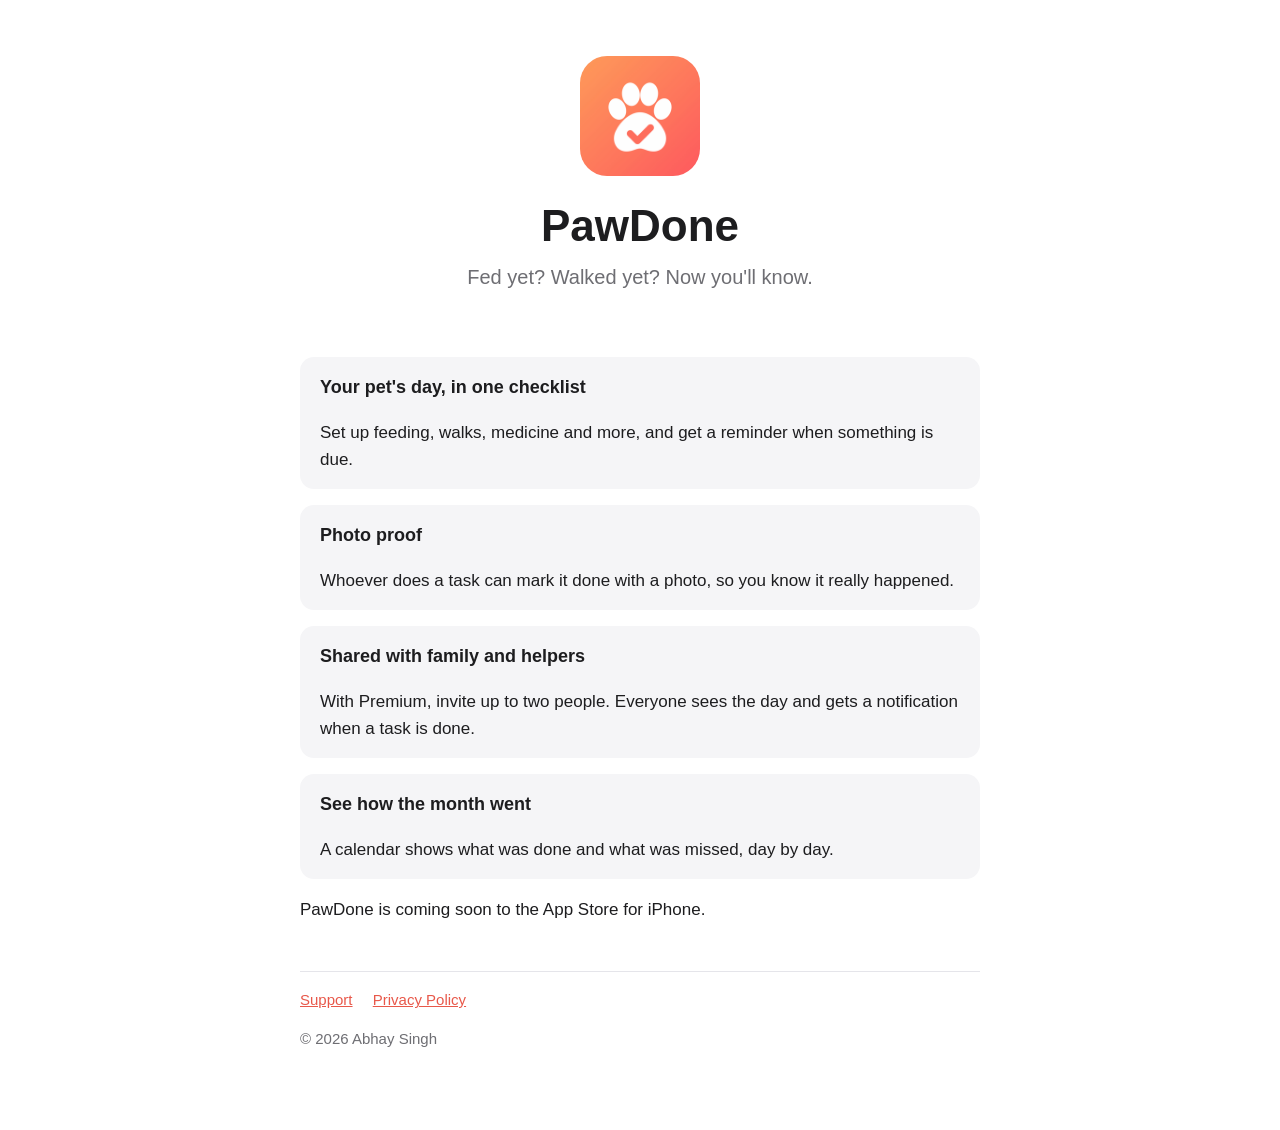
==== site/index.html @ d8fb73e8 "Add account deletion, privacy policy and support pages (App Store requirements) Account deletion (Ap" ====
<!doctype html>
<html lang="en">
<head>
  <meta charset="utf-8">
  <meta name="viewport" content="width=device-width, initial-scale=1">
  <title>PawDone: pet care schedule and reminders</title>
  <meta name="description" content="Plan your pet's day, get reminders, and see photo proof when family and helpers get it done.">
  <link rel="icon" href="icon.png">
  <link rel="stylesheet" href="style.css">
</head>
<body>
  <main>
    <section class="hero">
      <img src="icon.png" alt="PawDone app icon">
      <h1>PawDone</h1>
      <p class="lead">Fed yet? Walked yet? Now you'll know.</p>
    </section>

    <div class="card">
      <h3>Your pet's day, in one checklist</h3>
      <p>Set up feeding, walks, medicine and more, and get a reminder when something is due.</p>
    </div>
    <div class="card">
      <h3>Photo proof</h3>
      <p>Whoever does a task can mark it done with a photo, so you know it really happened.</p>
    </div>
    <div class="card">
      <h3>Shared with family and helpers</h3>
      <p>With Premium, invite up to two people. Everyone sees the day and gets a notification when a task is done.</p>
    </div>
    <div class="card">
      <h3>See how the month went</h3>
      <p>A calendar shows what was done and what was missed, day by day.</p>
    </div>

    <p>PawDone is coming soon to the App Store for iPhone.</p>

    <footer>
      <a href="support/">Support</a>
      <a href="privacy/">Privacy Policy</a>
      <p>© 2026 Abhay Singh</p>
    </footer>
  </main>
</body>
</html>
---- site/style.css ----
:root {
  --accent: #e8584a;
  --text: #1d1d1f;
  --muted: #6e6e73;
  --line: #e5e5ea;
  --surface: #f5f5f7;
  --background: #fff;
}

@media (prefers-color-scheme: dark) {
  :root {
    --accent: #ff7b6e;
    --text: #f5f5f7;
    --muted: #a1a1a6;
    --line: #38383a;
    --surface: #1c1c1e;
    --background: #000;
  }
}

* { box-sizing: border-box; }

body {
  margin: 0;
  font: 17px/1.6 -apple-system, BlinkMacSystemFont, "Segoe UI", Roboto, sans-serif;
  color: var(--text);
  background: var(--background);
}

main {
  max-width: 720px;
  margin: 0 auto;
  padding: 32px 20px 64px;
}

a { color: var(--accent); }

header.site {
  display: flex;
  align-items: center;
  gap: 12px;
  margin-bottom: 32px;
}

header.site img {
  width: 44px;
  height: 44px;
  border-radius: 10px;
}

header.site a {
  color: var(--text);
  font-weight: 600;
  font-size: 20px;
  text-decoration: none;
}

h1 { font-size: 34px; line-height: 1.2; margin: 0 0 8px; }
h2 { font-size: 22px; margin: 36px 0 8px; }
h3 { font-size: 18px; margin: 24px 0 4px; }

.lead { font-size: 20px; color: var(--muted); margin: 0 0 24px; }
.updated { color: var(--muted); font-size: 15px; }

.card {
  background: var(--surface);
  border-radius: 14px;
  padding: 16px 20px;
  margin: 16px 0;
}

.card > :first-child { margin-top: 0; }
.card > :last-child { margin-bottom: 0; }

table { border-collapse: collapse; width: 100%; font-size: 15px; }
th, td { text-align: left; vertical-align: top; padding: 10px 8px; border-bottom: 1px solid var(--line); }
th { font-weight: 600; }

details { border-bottom: 1px solid var(--line); padding: 12px 0; }
summary { cursor: pointer; font-weight: 600; }
details p, details ol, details ul { margin: 8px 0 0; }

footer {
  margin-top: 48px;
  padding-top: 16px;
  border-top: 1px solid var(--line);
  color: var(--muted);
  font-size: 15px;
}

footer a { margin-right: 16px; }

.hero { text-align: center; padding: 24px 0; }
.hero img { width: 120px; height: 120px; border-radius: 27px; }
.hero h1 { font-size: 44px; margin-top: 16px; }
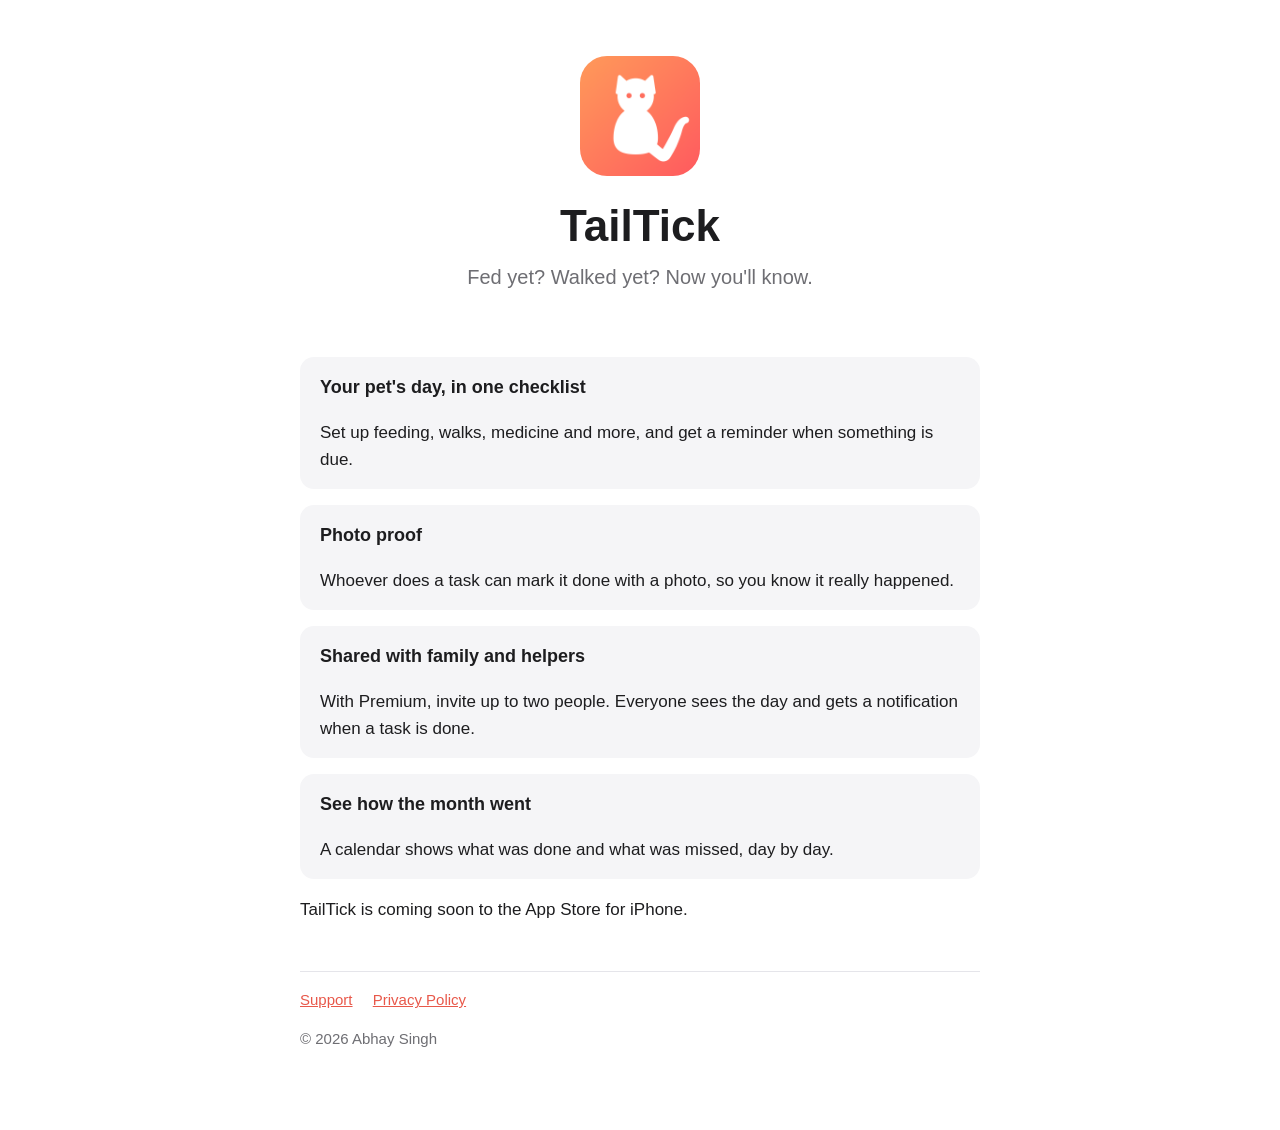
==== commit 9a461095: "Rename the app to TailTick, with a new icon Another app called "PawDone: Pet Care Tracker" is alread" ====
--- a/site/index.html
+++ b/site/index.html
@@ -3,7 +3,7 @@
 <head>
   <meta charset="utf-8">
   <meta name="viewport" content="width=device-width, initial-scale=1">
-  <title>PawDone: pet care schedule and reminders</title>
+  <title>TailTick: pet care schedule and reminders</title>
   <meta name="description" content="Plan your pet's day, get reminders, and see photo proof when family and helpers get it done.">
   <link rel="icon" href="icon.png">
   <link rel="stylesheet" href="style.css">
@@ -11,8 +11,8 @@
 <body>
   <main>
     <section class="hero">
-      <img src="icon.png" alt="PawDone app icon">
-      <h1>PawDone</h1>
+      <img src="icon.png" alt="TailTick app icon">
+      <h1>TailTick</h1>
       <p class="lead">Fed yet? Walked yet? Now you'll know.</p>
     </section>
 
@@ -33,7 +33,7 @@
       <p>A calendar shows what was done and what was missed, day by day.</p>
     </div>
 
-    <p>PawDone is coming soon to the App Store for iPhone.</p>
+    <p>TailTick is coming soon to the App Store for iPhone.</p>
 
     <footer>
       <a href="support/">Support</a>
